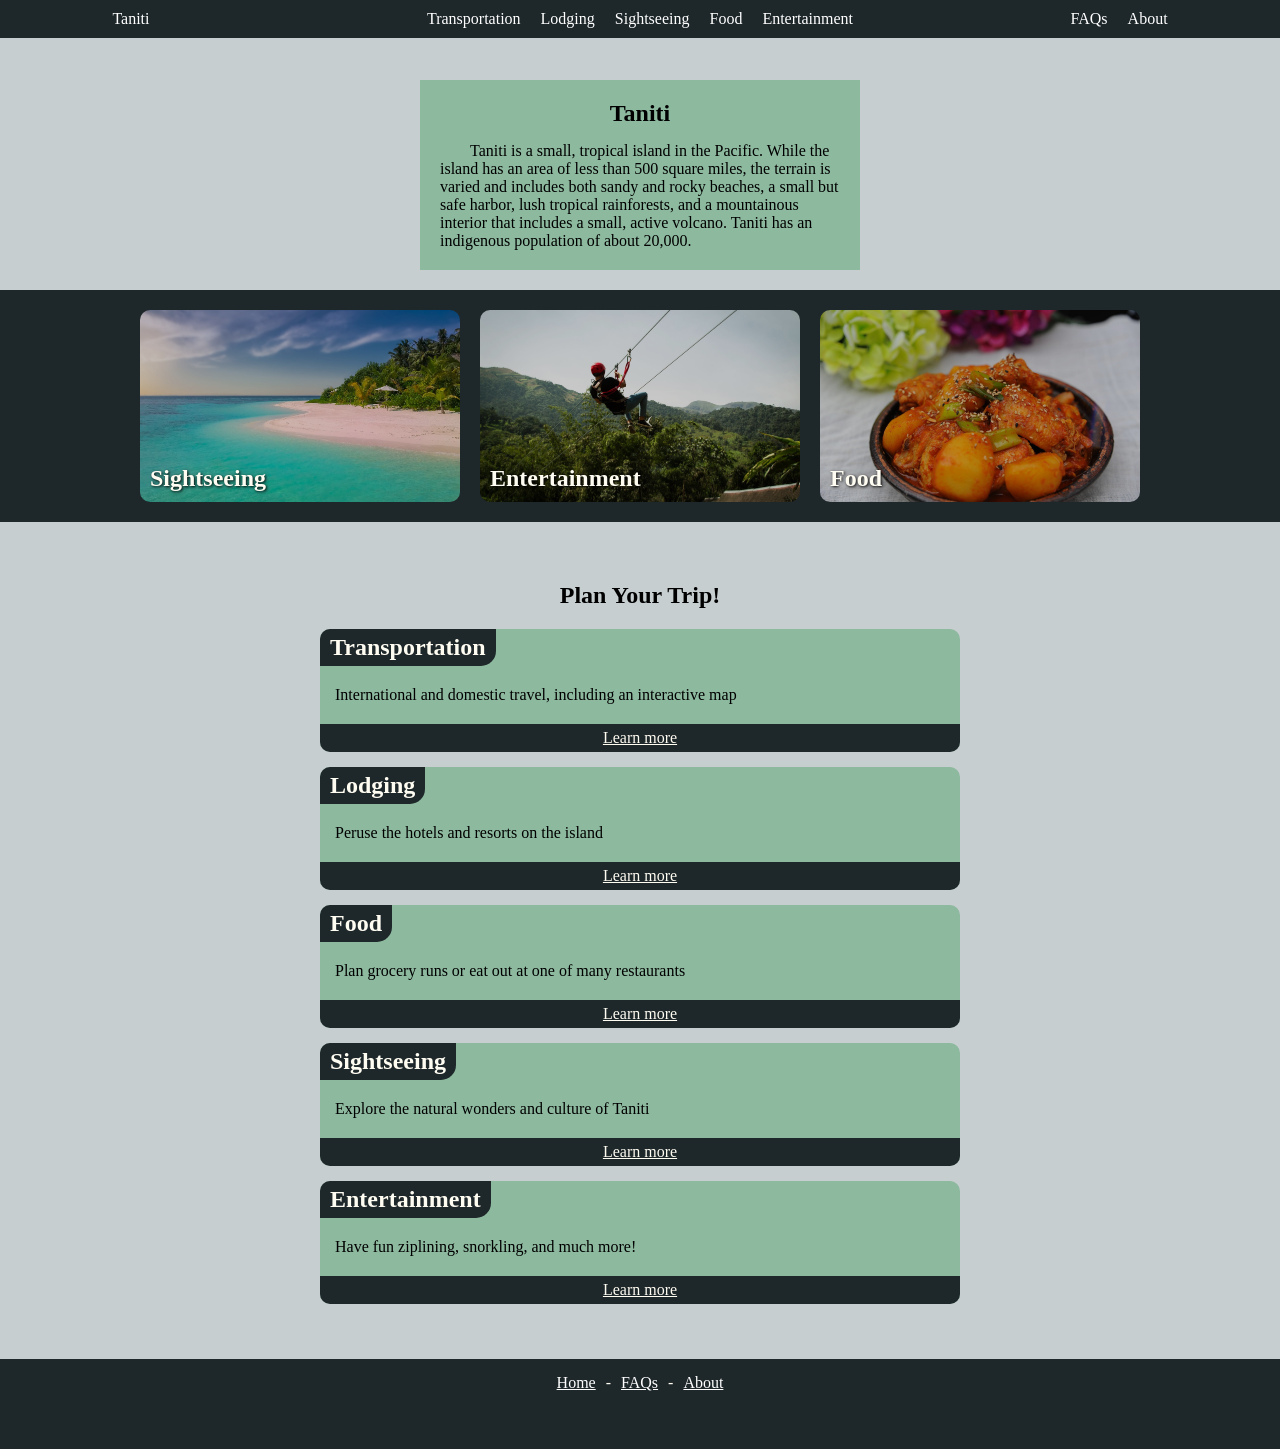
==== index.html @ f60513c2 "initial commit" ====
<!DOCTYPE html>
<html lang="en">
  <head>
    <meta charset="UTF-8">
    <meta name="viewport" content="width=device-width, initial-scale=1.0">
    <meta http-equiv="X-UA-Compatible" content="ie=edge">
    <title>Taniti</title>
    <link rel="stylesheet" href="css/style.css">
    <link rel="stylesheet" href="css/home.css">
  </head>
  <body>
    <nav id="site-nav">
        <div class="nav-end">
            <a class="nav-btn" href="index.html">Taniti</a>
        </div>
        <div class="nav-middle">
            <a class="nav-btn" href="transportation.html">Transportation</a>
            <a class="nav-btn" href="lodging.html">Lodging</a>
            <a class="nav-btn" href="sightseeing.html">Sightseeing</a>
            <a class="nav-btn" href="food.html">Food</a>
            <a class="nav-btn" href="entertainment.html">Entertainment</a>
        </div>
        <div class="nav-end">
            <div></div>
            <a class="nav-btn" href="faqs.html">FAQs</a>
            <a class="nav-btn" href="index.html">About</a>
            <div class="nav-btn" id="menu-btn" onclick="toggleMenu()">
                <div class="menu-bar"></div>
                <div class="menu-bar"></div>
                <div class="menu-bar"></div>
            </div>
        </div>
    </nav>
    <section id="basic-info">
        <h1>Taniti</h1>
        <p>Taniti is a small, tropical island in the Pacific. While the island has an area of less than 500 square miles, the terrain is varied and includes both sandy and rocky beaches, a small but safe harbor, lush tropical rainforests, and a mountainous interior that includes a small, active volcano. Taniti has an indigenous population of about 20,000.</p>
    </section>
    <section id="pages-featured">
        
        <div  class="card-container">
            <a class="page-card" href="sightseeing.html">
                <h2>Sightseeing</h2>
                <img src="images/beach.jpg">
            </a>
            <a class="page-card" href="entertainment.html">
                <h2>Entertainment</h2>
                <img src="images/zipline.jpg">
            </a>
            <a class="page-card" href="food.html">
                <h2>Food</h2>
                <img src="images/food.jpg">
            </a>
        </div>
    </section>
    <section>
        <h1>Plan Your Trip!</h1>
        <div id="pages-plan" class="text-card-container">
            <div class="text-card">
                <h2>Transportation</h2>
                <p>International and domestic travel, including an interactive map</p>
                <a href="transportation.html">Learn more</a>
            </div>
            <div class="text-card">
                <h2>Lodging</h2>
                <p>Peruse the hotels and resorts on the island</p>
                <a href="lodging.html">Learn more</a>
            </div>
            <div class="text-card">
                <h2>Food</h2>
                <p>Plan grocery runs or eat out at one of many restaurants</p>
                <a href="food.html">Learn more</a>
            </div>
            <div class="text-card">
                <h2>Sightseeing</h2>
                <p>Explore the natural wonders and culture of Taniti</p>
                <a href="sightseeing.html">Learn more</a>
            </div>
            <div class="text-card">
                <h2>Entertainment</h2>
                <p>Have fun ziplining, snorkling, and much more!</p>
                <a href="entertainment.html">Learn more</a>
            </div>
        </div>
    </section>
    <footer>
        <div><a href="index.html">Home</a></div>
        <div>-</div>
        <div><a href="faqs.html">FAQs</a></div>
        <div>-</div>
        <div><a href="index.html">About</a></div>
    </footer>
    <script src="script.js"></script>
  </body>
</html>
---- css/style.css ----
:root {
    --background: rgb(199, 206, 208);
    --text: rgb(255, 252, 242);
    --primary: rgb(141, 185, 159);
    --secondary: rgb(30, 39, 42);
}

body {
    margin: 0;
    background-color: var(--background);
    display: flex;
    padding-top: 80px;
}

p, h2 {
    margin: 0;
}

p {
    text-indent: 30px;
}

#site-nav {
    z-index: 99;
    left: 0;
    top:0;
    position:fixed;
    width: 84vw;
    max-width: 100vw;
    padding: 0 8vw;
    background-color: var(--secondary);
    display: flex;
    flex-direction: row;

    .nav-btn {
        text-decoration: none;
        color: white;
        padding: 10px 10px;
    }

    .nav-btn:hover {
        background-color: var(--primary);
        color: black;
    }

    .nav-middle {
        display: flex;
        align-items: center;
        justify-content: center;
        padding: 0px 8px;
    }

    .nav-end {
        flex: 1;
        display: flex;
        padding: 0;
        > div {
            flex:1;
        }
    }

    #menu-btn {
        display: none;
    }
}

section {
    flex: 1;
    padding: 20px;
    display: flex;
    align-items: center;
    flex-direction: column;
}

.card-container {
  
    display: flex;
    flex-direction: row;
    flex-wrap: wrap;
    justify-content: center;
    padding: 10px 0;
}

.page-card {
    position:relative;
    display: flex;
    margin: 10px;
    min-width: 300px;
    width: 25vw;
    min-height: 150px;
    height: 15vw;
    img {
        width: 100%;
        object-fit: cover;
        filter: brightness(0.8);
        border-radius: 10px;
    }


    h2 {
        color: var(--text);
        text-shadow: 1px 1px 3px black;
        z-index: 1;
        position: absolute;
        left: 10px;
        bottom: 10px
    }
}

.page-card:hover {
    transform: scale(1.05);
    img {
        filter: brightness(1);
        
    }
}

.text-card {
    background-color: var(--primary);
    border-radius: 10px;
    width: 50vw;
    min-width: 500px;
    display: flex;
    flex-direction: column;
    margin-bottom: 15px;
    overflow: hidden;

    h2 {
        width: fit-content;
        background-color: var(--secondary);
        color: var(--text);
        padding: 5px 10px;
        border-bottom-right-radius: 15px;
    }

    p {
        padding: 20px 15px;
        text-indent: 0;
    }

    a {
        text-align: center;
        width: 100%;
        background-color: var(--secondary);
        color: var(--text);
        padding: 5px 0
;
    }

}

.interact-map {
    width: 70%;
    background-color: rgb(200, 200, 200);
    border: 4px solid black
}

footer {
    width: 100vw;
    height: 80px;
    padding-top: 10px;
    margin-top: 20px;
    display: flex;
    justify-content: center;
    background-color: var(--secondary);
    color: var(--text);

    > div {
        padding: 5px;
        
    }

    a {
        color: white;
    }
}

@media (max-width: 800px) {
        #site-nav {
            .nav-middle {
            display:none;
            }

            .nav-middle.open {
                display: flex;
                position: fixed;
                flex-direction: column;
                background-color: var(--secondary);
                right:0;
                top: 42px;

                > a {
                    width: 100%;
                }
            }

            .nav-end {

                flex-shrink: 1;

                #menu-btn {
                    display: flex;
                    flex-direction: column;
                    justify-content: center;
                    align-items: center;;
                    width: 20px;
                    flex: 0;
                    padding: 0 10px;
                    
                    .menu-bar {
                        width: 20px;
                        margin: 3px;
                        height: 2px;
                        background-color: white;
                    }
                }

            }
        }
        
    }
---- css/home.css ----
body {
        flex-direction: column;
        
        align-items: center;
}

#basic-info {
    display: flex;
    flex-direction: column;
    justify-content: center;
    width: 400px;
    max-width: 90vw;
    background-color: var(--primary);

    h1 {
        margin-top: 0;
        margin-bottom: 15px;
    }
}

#pages-featured {
    .card-container {
        width: 100vw;
         background-color: var(--secondary);
    }
   
}
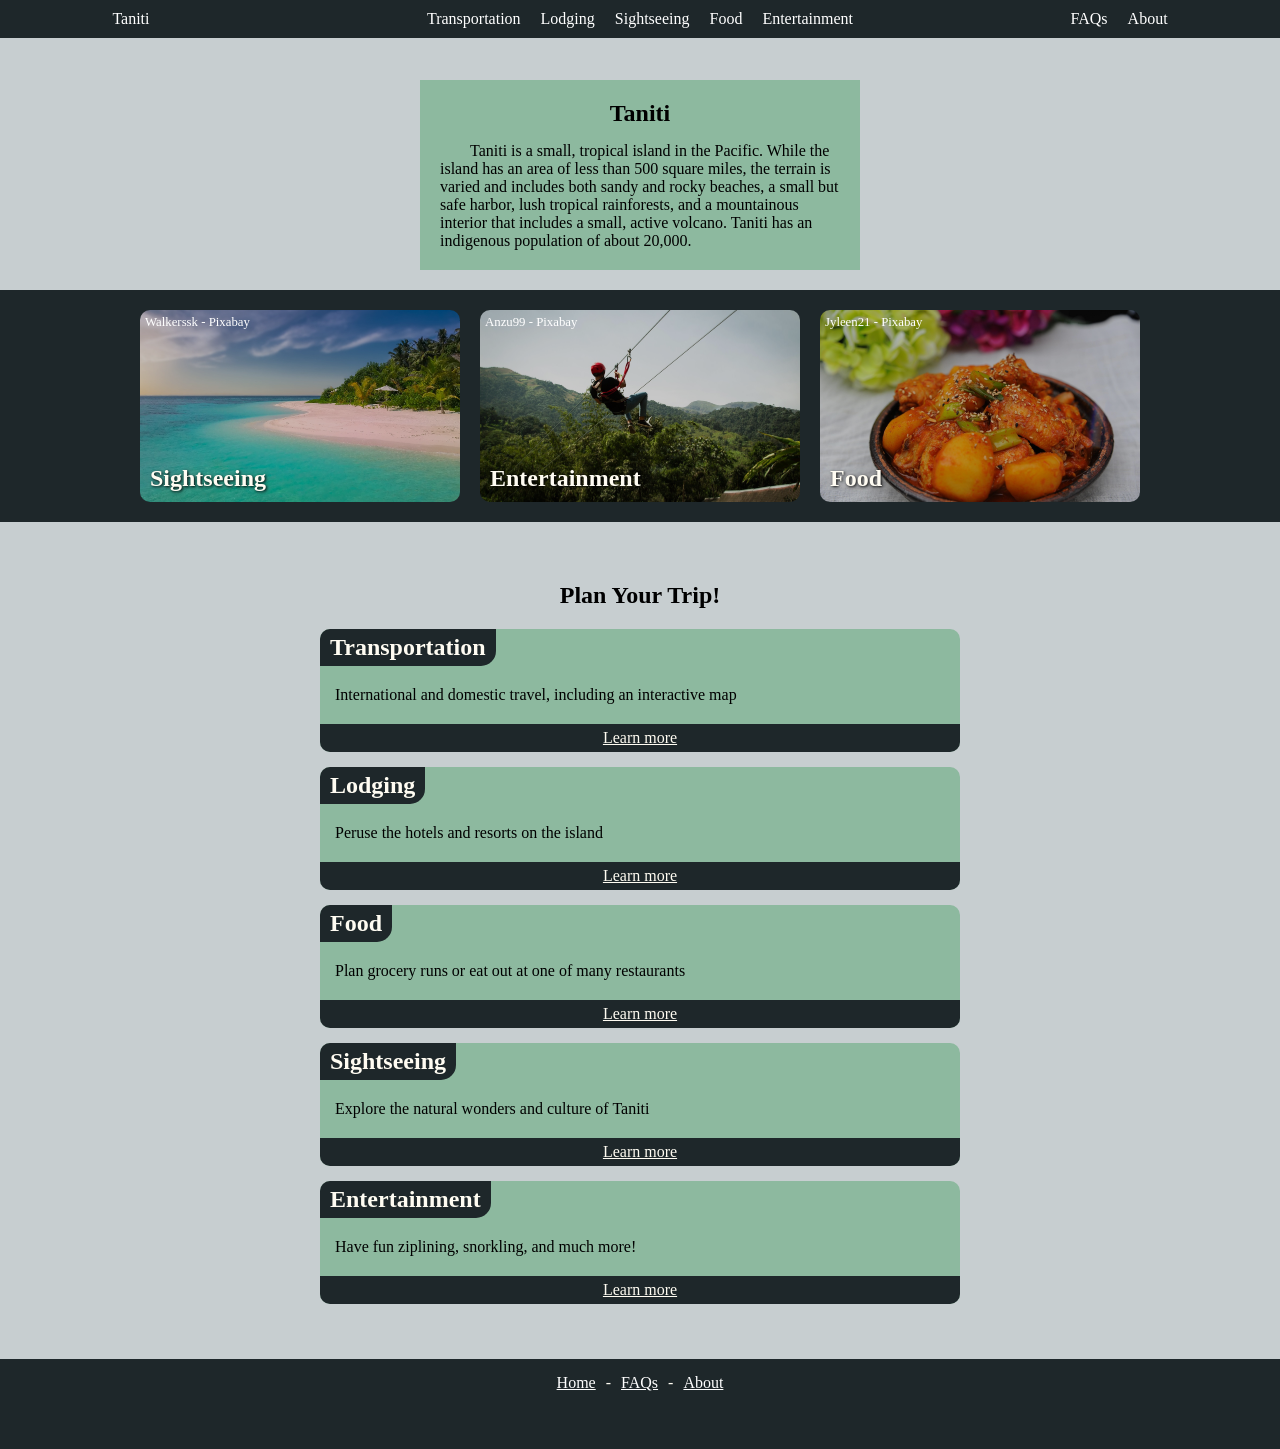
==== commit a1751514: "added image captions" ====
--- a/index.html
+++ b/index.html
@@ -40,14 +40,17 @@
         <div  class="card-container">
             <a class="page-card" href="sightseeing.html">
                 <h2>Sightseeing</h2>
+                <div class="img-caption">Walkerssk - Pixabay</div>
                 <img src="images/beach.jpg">
             </a>
             <a class="page-card" href="entertainment.html">
                 <h2>Entertainment</h2>
+                <div class="img-caption">Anzu99 - Pixabay</div>
                 <img src="images/zipline.jpg">
             </a>
             <a class="page-card" href="food.html">
                 <h2>Food</h2>
+                <div class="img-caption">Jyleen21 - Pixabay</div>
                 <img src="images/food.jpg">
             </a>
         </div>
--- a/css/style.css
+++ b/css/style.css
@@ -70,6 +70,19 @@
     display: flex;
     align-items: center;
     flex-direction: column;
+}
+
+.img-caption {
+    position: absolute;
+    z-index: 1;
+    left: 5px;
+    top: 5px;
+    font-size: 0.8rem;
+    color: white;
+}
+
+.img-caption.black {
+    color: black;
 }
 
 .card-container {
@@ -96,7 +109,6 @@
         border-radius: 10px;
     }
 
-
     h2 {
         color: var(--text);
         text-shadow: 1px 1px 3px black;
@@ -150,9 +162,15 @@
 }
 
 .interact-map {
-    width: 70%;
-    background-color: rgb(200, 200, 200);
-    border: 4px solid black
+
+    position: relative;
+
+    img {
+        width: 70%;
+        background-color: rgb(200, 200, 200);
+        border: 4px solid black
+    }
+    
 }
 
 footer {
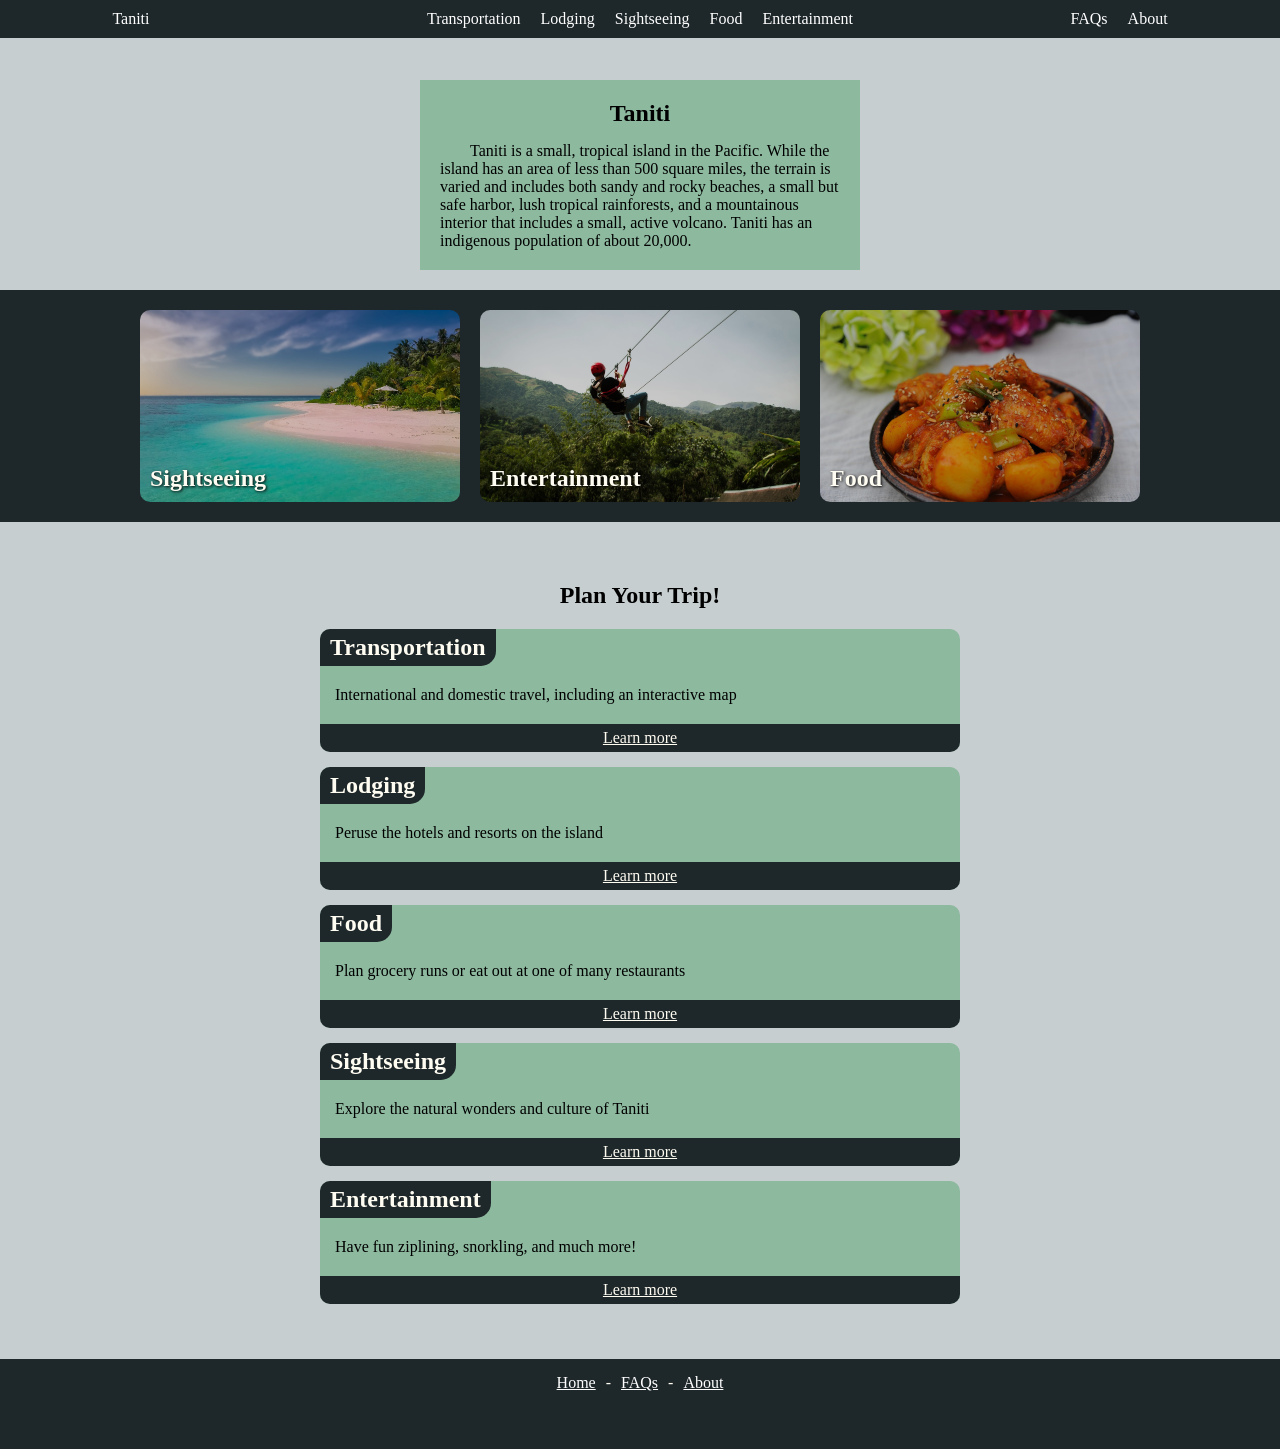
==== commit 9256bef1: "Revert "added image captions" This reverts commit a17515142f5790e41527a6844dc745d8d9938a0f." ====
--- a/index.html
+++ b/index.html
@@ -40,17 +40,14 @@
         <div  class="card-container">
             <a class="page-card" href="sightseeing.html">
                 <h2>Sightseeing</h2>
-                <div class="img-caption">Walkerssk - Pixabay</div>
                 <img src="images/beach.jpg">
             </a>
             <a class="page-card" href="entertainment.html">
                 <h2>Entertainment</h2>
-                <div class="img-caption">Anzu99 - Pixabay</div>
                 <img src="images/zipline.jpg">
             </a>
             <a class="page-card" href="food.html">
                 <h2>Food</h2>
-                <div class="img-caption">Jyleen21 - Pixabay</div>
                 <img src="images/food.jpg">
             </a>
         </div>
--- a/css/style.css
+++ b/css/style.css
@@ -70,19 +70,6 @@
     display: flex;
     align-items: center;
     flex-direction: column;
-}
-
-.img-caption {
-    position: absolute;
-    z-index: 1;
-    left: 5px;
-    top: 5px;
-    font-size: 0.8rem;
-    color: white;
-}
-
-.img-caption.black {
-    color: black;
 }
 
 .card-container {
@@ -109,6 +96,7 @@
         border-radius: 10px;
     }
 
+
     h2 {
         color: var(--text);
         text-shadow: 1px 1px 3px black;
@@ -162,15 +150,9 @@
 }
 
 .interact-map {
-
-    position: relative;
-
-    img {
-        width: 70%;
-        background-color: rgb(200, 200, 200);
-        border: 4px solid black
-    }
-    
+    width: 70%;
+    background-color: rgb(200, 200, 200);
+    border: 4px solid black
 }
 
 footer {
